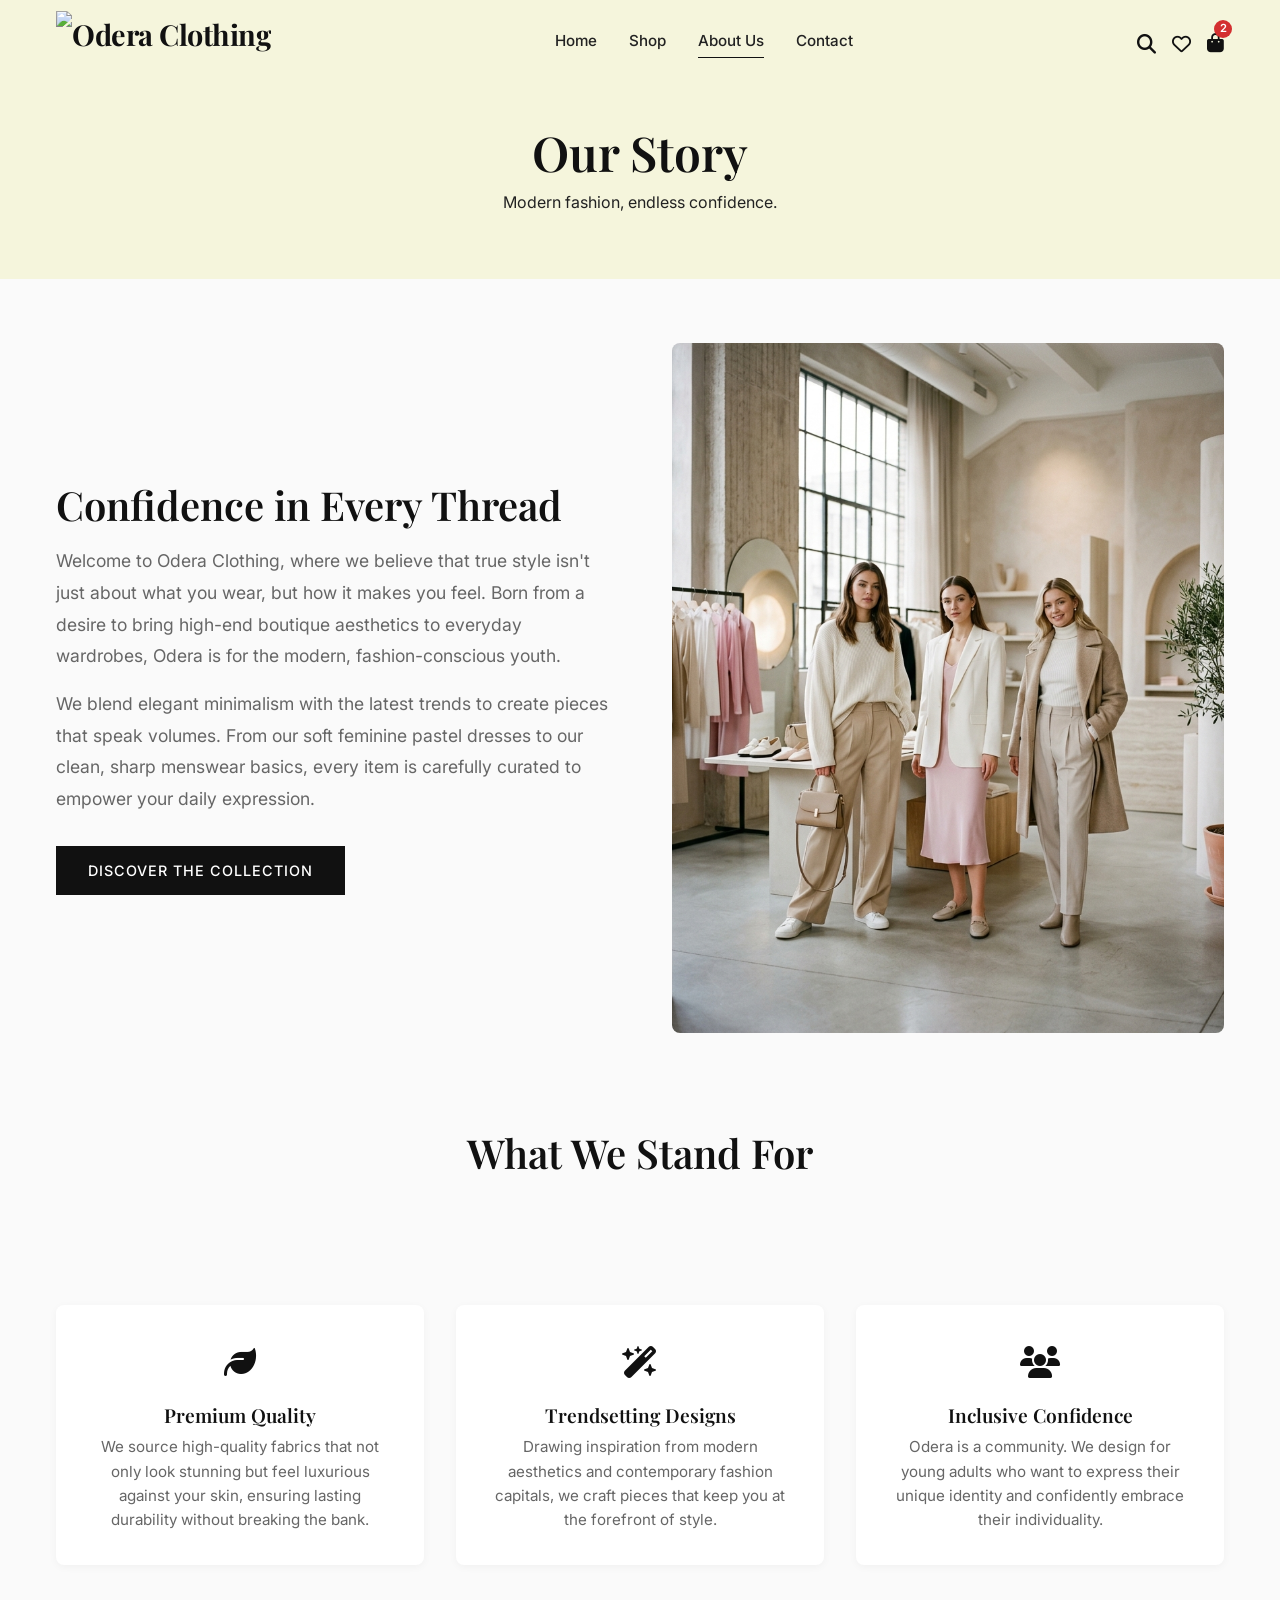
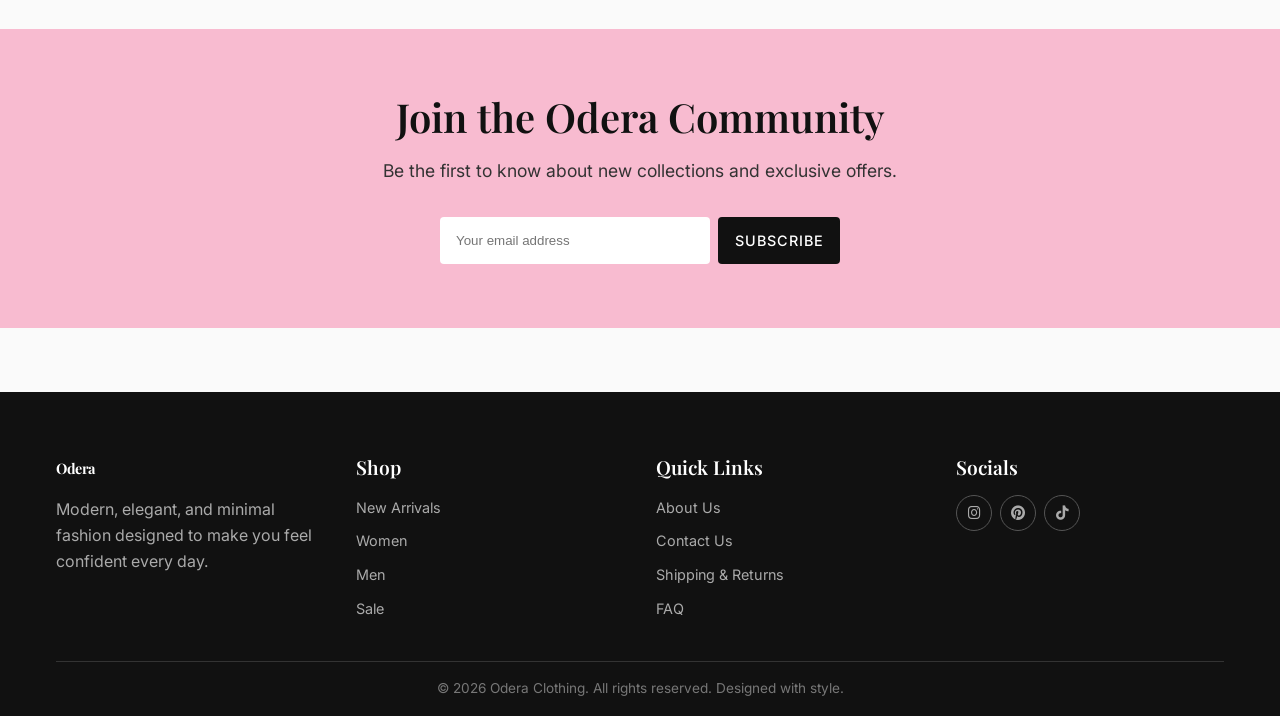
==== about.html @ dc6d35dd "feat: initialize project structure with core CSS, HTML templates, and asset scaffolding" ====
<!DOCTYPE html>
<html lang="en">
<head>
    <meta charset="UTF-8">
    <meta name="viewport" content="width=device-width, initial-scale=1.0">
    <title>About Us | Odera Clothing</title>
    <meta name="description" content="Learn about Odera Clothing, a brand built on modern fashion, confidence, and minimal style.">
    
    <link rel="stylesheet" href="css/index.css">
    <link rel="stylesheet" href="css/style.css">
    <link rel="stylesheet" href="https://cdnjs.cloudflare.com/ajax/libs/font-awesome/6.4.0/css/all.min.css">
    
    <style>
        .page-header {
            padding: calc(var(--spacing-xl) + 60px) 0 var(--spacing-xl);
            background-color: var(--color-beige);
            text-align: center;
        }
        
        .page-header h1 {
            font-size: 3rem;
            margin-bottom: var(--spacing-sm);
        }

        .about-section {
            display: grid;
            grid-template-columns: 1fr 1fr;
            gap: var(--spacing-xl);
            align-items: center;
            padding: var(--spacing-xl) 0;
        }

        .about-image {
            width: 100%;
            aspect-ratio: 4/5;
            object-fit: cover;
            border-radius: var(--border-radius-md);
        }

        .about-content h2 {
            font-size: 2.5rem;
            margin-bottom: var(--spacing-md);
        }

        .about-content p {
            font-size: 1.1rem;
            color: var(--color-text-muted);
            line-height: 1.8;
            margin-bottom: var(--spacing-md);
        }

        .values-grid {
            display: grid;
            grid-template-columns: repeat(3, 1fr);
            gap: var(--spacing-lg);
            text-align: center;
            padding: var(--spacing-xl) 0;
        }

        .value-card {
            padding: var(--spacing-lg);
            background-color: #fff;
            border-radius: var(--border-radius-md);
            box-shadow: var(--shadow-sm);
            transition: transform var(--transition-fast);
        }

        .value-card:hover {
            transform: translateY(-5px);
        }

        .value-icon {
            font-size: 2rem;
            color: var(--color-primary);
            margin-bottom: var(--spacing-md);
        }

        .value-card h3 {
            font-size: 1.2rem;
            margin-bottom: var(--spacing-sm);
        }

        .value-card p {
            color: var(--color-text-muted);
            font-size: 0.95rem;
        }

        @media (max-width: 768px) {
            .about-section {
                grid-template-columns: 1fr;
            }
            .values-grid {
                grid-template-columns: 1fr;
            }
        }
    </style>
</head>
<body>

    <!-- Header Navigation -->
    <header id="header">
        <div class="container nav-container">
            <a href="index.html" class="logo"><img src="images/logo.png" alt="Odera Clothing" style="height: 60px; margin-top: -5px;"></a>
            
            <nav class="nav-links" id="navLinks">
                <a href="index.html">Home</a>
                <a href="shop.html">Shop</a>
                <a href="about.html" class="active">About Us</a>
                <a href="contact.html">Contact</a>
            </nav>
            
            <div class="nav-icons">
                <button class="icon-btn search-btn" aria-label="Search"><i class="fa-solid fa-magnifying-glass"></i></button>
                <button class="icon-btn wishlist-btn" aria-label="Wishlist"><i class="fa-regular fa-heart"></i></button>
                <a href="cart.html" class="icon-btn cart-btn" aria-label="Cart">
                    <i class="fa-solid fa-bag-shopping"></i>
                    <span class="cart-count">2</span>
                </a>
                <button class="icon-btn mobile-menu-btn" id="mobileMenuBtn" aria-label="Menu">
                    <i class="fa-solid fa-bars"></i>
                </button>
            </div>
        </div>
    </header>

    <!-- Page Header -->
    <section class="page-header fade-in">
        <div class="container">
            <h1>Our Story</h1>
            <p>Modern fashion, endless confidence.</p>
        </div>
    </section>

    <!-- About Section -->
    <section class="container fade-in">
        <div class="about-section">
            <div class="about-content">
                <h2>Confidence in Every Thread</h2>
                <p>Welcome to Odera Clothing, where we believe that true style isn't just about what you wear, but how it makes you feel. Born from a desire to bring high-end boutique aesthetics to everyday wardrobes, Odera is for the modern, fashion-conscious youth.</p>
                <p>We blend elegant minimalism with the latest trends to create pieces that speak volumes. From our soft feminine pastel dresses to our clean, sharp menswear basics, every item is carefully curated to empower your daily expression.</p>
                <a href="shop.html" class="btn btn-primary" style="margin-top: 1rem;">Discover the Collection</a>
            </div>
            <img src="images/hero_banner.png" alt="Odera Clothing Aesthetic" class="about-image">
        </div>
    </section>

    <!-- Brand Values -->
    <section class="container fade-in" style="background-color: var(--color-background);">
        <div class="section-title" style="margin-top: 2rem;">
            <h2>What We Stand For</h2>
        </div>
        <div class="values-grid">
            <div class="value-card">
                <div class="value-icon"><i class="fa-solid fa-leaf"></i></div>
                <h3>Premium Quality</h3>
                <p>We source high-quality fabrics that not only look stunning but feel luxurious against your skin, ensuring lasting durability without breaking the bank.</p>
            </div>
            <div class="value-card">
                <div class="value-icon"><i class="fa-solid fa-wand-magic-sparkles"></i></div>
                <h3>Trendsetting Designs</h3>
                <p>Drawing inspiration from modern aesthetics and contemporary fashion capitals, we craft pieces that keep you at the forefront of style.</p>
            </div>
            <div class="value-card">
                <div class="value-icon"><i class="fa-solid fa-users"></i></div>
                <h3>Inclusive Confidence</h3>
                <p>Odera is a community. We design for young adults who want to express their unique identity and confidently embrace their individuality.</p>
            </div>
        </div>
    </section>

    <!-- Newsletter CTA -->
    <section class="promo-banner fade-in" style="margin-top: 0;">
        <div class="container">
            <h2>Join the Odera Community</h2>
            <p style="font-size: 1.1rem; margin-bottom: 2rem; color: #333; max-width: 600px; margin-left: auto; margin-right: auto;">Be the first to know about new collections and exclusive offers.</p>
            <form style="display: flex; gap: 0.5rem; justify-content: center; max-width: 400px; margin: 0 auto;" onsubmit="event.preventDefault(); alert('Subscribed!');">
                <input type="email" placeholder="Your email address" required style="padding: 1rem; width: 100%; border: none; border-radius: 4px;">
                <button type="submit" class="btn btn-primary" style="background-color: var(--color-primary); color: white; border-radius: 4px;">Subscribe</button>
            </form>
        </div>
    </section>

    <!-- Footer -->
    <footer>
        <div class="container">
            <div class="footer-grid">
                <div class="footer-col" style="flex: 2;">
                    <a href="index.html" class="logo" style="color: white;">Odera</a>
                    <p style="color: #aaa; margin-top: 1rem; max-width: 300px;">Modern, elegant, and minimal fashion designed to make you feel confident every day.</p>
                </div>
                <div class="footer-col">
                    <h3>Shop</h3>
                    <ul>
                        <li><a href="shop.html?category=new">New Arrivals</a></li>
                        <li><a href="shop.html?category=women">Women</a></li>
                        <li><a href="shop.html?category=men">Men</a></li>
                        <li><a href="shop.html?category=sale">Sale</a></li>
                    </ul>
                </div>
                <div class="footer-col">
                    <h3>Quick Links</h3>
                    <ul>
                        <li><a href="about.html">About Us</a></li>
                        <li><a href="contact.html">Contact Us</a></li>
                        <li><a href="#">Shipping & Returns</a></li>
                        <li><a href="#">FAQ</a></li>
                    </ul>
                </div>
                <div class="footer-col">
                    <h3>Socials</h3>
                    <div class="social-links" style="margin-top: 1rem;">
                        <a href="#"><i class="fa-brands fa-instagram"></i></a>
                        <a href="#"><i class="fa-brands fa-pinterest"></i></a>
                        <a href="#"><i class="fa-brands fa-tiktok"></i></a>
                    </div>
                </div>
            </div>
            <div class="footer-bottom">
                &copy; 2026 Odera Clothing. All rights reserved. Designed with style.
            </div>
        </div>
    </footer>

    <script src="js/main.js"></script>
</body>
</html>
---- css/index.css ----
@import url('https://fonts.googleapis.com/css2?family=Playfair+Display:ital,wght@0,400;0,600;0,700;1,400&family=Inter:wght@300;400;500;600&display=swap');

:root {
    /* Color Palette */
    --color-primary: #111111; /* Deep Black for bold accents */
    --color-secondary: #F8BBD0; /* Soft Pastel Pink */
    --color-accent: #D32F2F; /* Bold Red for sales/alerts */
    --color-background: #FAFAFA; /* Off-white / very light gray */
    --color-surface: #FFFFFF; /* Pure white */
    --color-text-main: #222222;
    --color-text-muted: #666666;
    --color-beige: #F5F5DC;
    --color-beige-dark: #E6E2C3;
    
    /* Typography */
    --font-heading: 'Playfair Display', serif;
    --font-body: 'Inter', sans-serif;
    
    /* Spacing */
    --spacing-xs: 0.25rem;
    --spacing-sm: 0.5rem;
    --spacing-md: 1rem;
    --spacing-lg: 2rem;
    --spacing-xl: 4rem;
    --spacing-xxl: 8rem;

    /* Borders & Shadows */
    --border-radius-sm: 4px;
    --border-radius-md: 8px;
    --border-radius-lg: 16px;
    --shadow-sm: 0 2px 8px rgba(0, 0, 0, 0.04);
    --shadow-md: 0 8px 24px rgba(0, 0, 0, 0.08);
    --shadow-hover: 0 12px 32px rgba(0, 0, 0, 0.12);

    /* Transitions */
    --transition-fast: 0.2s ease;
    --transition-normal: 0.3s cubic-bezier(0.25, 0.8, 0.25, 1);
    --transition-slow: 0.6s cubic-bezier(0.22, 1, 0.36, 1);
}

/* Base Styles */
* {
    margin: 0;
    padding: 0;
    box-sizing: border-box;
}

html {
    scroll-behavior: smooth;
}

body {
    font-family: var(--font-body);
    background-color: var(--color-background);
    color: var(--color-text-main);
    line-height: 1.6;
    overflow-x: hidden;
    -webkit-font-smoothing: antialiased;
}

h1, h2, h3, h4, h5, h6 {
    font-family: var(--font-heading);
    font-weight: 600;
    line-height: 1.2;
    color: var(--color-primary);
}

a {
    text-decoration: none;
    color: inherit;
    transition: color var(--transition-fast);
}

ul {
    list-style: none;
}

img {
    max-width: 100%;
    height: auto;
    display: block;
}

button {
    font-family: var(--font-body);
    cursor: pointer;
    border: none;
    background: none;
}

/* Layout Utilities */
.container {
    width: 100%;
    max-width: 1200px;
    margin: 0 auto;
    padding: 0 var(--spacing-md);
}

.section-padding {
    padding: var(--spacing-xl) 0;
}

.text-center { text-align: center; }

/* Buttons */
.btn {
    display: inline-flex;
    align-items: center;
    justify-content: center;
    padding: 0.8rem 2rem;
    font-weight: 500;
    font-size: 0.9rem;
    text-transform: uppercase;
    letter-spacing: 1px;
    border-radius: 0;
    transition: all var(--transition-normal);
    position: relative;
    overflow: hidden;
}

.btn-primary {
    background-color: var(--color-primary);
    color: var(--color-surface);
}

.btn-primary:hover {
    background-color: var(--color-text-muted);
    transform: translateY(-2px);
    box-shadow: var(--shadow-md);
}

.btn-secondary {
    background-color: transparent;
    color: var(--color-primary);
    border: 1px solid var(--color-primary);
}

.btn-secondary:hover {
    background-color: var(--color-primary);
    color: var(--color-surface);
}

.btn-accent {
    background-color: var(--color-accent);
    color: var(--color-surface);
}

.btn-accent:hover {
    background-color: #B22222;
}

/* Animations */
.fade-in {
    opacity: 0;
    transform: translateY(20px);
    transition: opacity 0.6s ease-out, transform 0.6s ease-out;
}

.fade-in.visible {
    opacity: 1;
    transform: translateY(0);
}

/* Glassmorphism utility */
.glass {
    background: rgba(255, 255, 255, 0.7);
    backdrop-filter: blur(10px);
    -webkit-backdrop-filter: blur(10px);
    border: 1px solid rgba(255, 255, 255, 0.3);
}
---- css/style.css ----
/* --- Header & Navigation --- */
header {
    position: fixed;
    top: 0;
    left: 0;
    width: 100%;
    z-index: 1000;
    transition: all var(--transition-normal);
    padding: var(--spacing-md) 0;
}

header.scrolled {
    background: rgba(255, 255, 255, 0.95);
    backdrop-filter: blur(10px);
    box-shadow: var(--shadow-sm);
    padding: var(--spacing-sm) 0;
}

.nav-container {
    display: flex;
    justify-content: space-between;
    align-items: center;
}

.logo {
    font-family: var(--font-heading);
    font-size: 1.8rem;
    font-weight: 700;
    color: var(--color-primary);
    letter-spacing: -0.5px;
}

.nav-links {
    display: flex;
    gap: var(--spacing-lg);
}

.nav-links a {
    font-weight: 500;
    font-size: 0.95rem;
    position: relative;
    padding-bottom: 4px;
}

.nav-links a::after {
    content: '';
    position: absolute;
    bottom: 0;
    left: 0;
    width: 0;
    height: 1px;
    background-color: var(--color-primary);
    transition: width var(--transition-fast);
}

.nav-links a:hover::after,
.nav-links a.active::after {
    width: 100%;
}

.nav-icons {
    display: flex;
    gap: var(--spacing-md);
    align-items: center;
}

.icon-btn {
    font-size: 1.2rem;
    color: var(--color-primary);
    position: relative;
}

.cart-count {
    position: absolute;
    top: -8px;
    right: -8px;
    background-color: var(--color-accent);
    color: white;
    font-size: 0.7rem;
    font-weight: 600;
    width: 18px;
    height: 18px;
    display: flex;
    justify-content: center;
    align-items: center;
    border-radius: 50%;
}

.mobile-menu-btn {
    display: none;
    font-size: 1.5rem;
}

/* --- Hero Section --- */
.hero {
    height: 100vh;
    min-height: 600px;
    position: relative;
    display: flex;
    align-items: center;
    justify-content: center;
    overflow: hidden;
}

.hero-bg {
    position: absolute;
    top: 0;
    left: 0;
    width: 100%;
    height: 100%;
    object-fit: cover;
    z-index: -2;
    transform: scale(1.05); /* Slight zoom for image */
    animation: slowZoom 20s ease-out infinite alternate;
}

@keyframes slowZoom {
    0% { transform: scale(1); }
    100% { transform: scale(1.1); }
}

.hero-overlay {
    position: absolute;
    top: 0;
    left: 0;
    width: 100%;
    height: 100%;
    background: linear-gradient(to right, rgba(0,0,0,0.4), rgba(0,0,0,0.1));
    z-index: -1;
}

.hero-content {
    text-align: center;
    color: var(--color-surface);
    max-width: 800px;
}

.hero h1 {
    font-size: 4.5rem;
    color: var(--color-surface);
    margin-bottom: var(--spacing-md);
    animation: fadeInDown 1s cubic-bezier(0.25, 0.8, 0.25, 1);
}

.hero p {
    font-size: 1.2rem;
    margin-bottom: var(--spacing-lg);
    font-weight: 300;
    animation: fadeInUp 1s cubic-bezier(0.25, 0.8, 0.25, 1) 0.3s both;
}

.hero .btn {
    animation: fadeInUp 1s cubic-bezier(0.25, 0.8, 0.25, 1) 0.6s both;
}

@keyframes fadeInDown {
    from { opacity: 0; transform: translateY(-30px); }
    to { opacity: 1; transform: translateY(0); }
}

@keyframes fadeInUp {
    from { opacity: 0; transform: translateY(30px); }
    to { opacity: 1; transform: translateY(0); }
}

/* --- Product Grid & Cards --- */
.section-title {
    text-align: center;
    margin-bottom: var(--spacing-xl);
}

.section-title h2 {
    font-size: 2.5rem;
    margin-bottom: var(--spacing-sm);
}

.product-grid {
    display: grid;
    grid-template-columns: repeat(auto-fill, minmax(280px, 1fr));
    gap: var(--spacing-lg);
}

.product-card {
    position: relative;
    group: hover;
    transition: var(--transition-normal);
}

.product-image-wrapper {
    position: relative;
    overflow: hidden;
    aspect-ratio: 3/4;
    background-color: var(--color-beige);
    border-radius: var(--border-radius-sm);
}

.product-image-wrapper img {
    width: 100%;
    height: 100%;
    object-fit: cover;
    transition: transform var(--transition-slow);
}

.product-card:hover .product-image-wrapper img {
    transform: scale(1.05);
}

.product-actions {
    position: absolute;
    bottom: -50px;
    left: 0;
    width: 100%;
    padding: var(--spacing-sm);
    display: flex;
    justify-content: center;
    gap: var(--spacing-sm);
    transition: bottom var(--transition-normal);
    opacity: 0;
}

.product-card:hover .product-actions {
    bottom: 0;
    opacity: 1;
}

.btn-icon {
    width: 40px;
    height: 40px;
    border-radius: 50%;
    background-color: var(--color-surface);
    color: var(--color-primary);
    display: flex;
    align-items: center;
    justify-content: center;
    box-shadow: var(--shadow-sm);
    transition: all var(--transition-fast);
}

.btn-icon:hover {
    background-color: var(--color-primary);
    color: var(--color-surface);
}

.btn-add-cart {
    flex-grow: 1;
    background-color: var(--color-primary);
    color: var(--color-surface);
    padding: 0.5rem;
    font-size: 0.85rem;
    text-transform: uppercase;
    font-weight: 500;
    transition: background-color var(--transition-fast);
}

.btn-add-cart:hover {
    background-color: var(--color-text-muted);
}

.product-info {
    padding: var(--spacing-md) 0;
    text-align: center;
}

.product-category {
    font-size: 0.8rem;
    color: var(--color-text-muted);
    text-transform: uppercase;
    letter-spacing: 1px;
    margin-bottom: 4px;
}

.product-title {
    font-size: 1.1rem;
    font-weight: 500;
    color: var(--color-primary);
    margin-bottom: var(--spacing-xs);
}

.product-price {
    font-weight: 600;
    color: var(--color-text-main);
}

/* --- Banner Section --- */
.promo-banner {
    background-color: var(--color-secondary);
    padding: var(--spacing-xl) 0;
    text-align: center;
    margin-top: var(--spacing-xl);
}

.promo-banner h2 {
    font-size: 2.5rem;
    margin-bottom: var(--spacing-md);
}

/* --- Footer --- */
footer {
    background-color: var(--color-primary);
    color: var(--color-surface);
    padding: var(--spacing-xl) 0 var(--spacing-md);
    margin-top: var(--spacing-xl);
}

.footer-grid {
    display: grid;
    grid-template-columns: repeat(auto-fit, minmax(200px, 1fr));
    gap: var(--spacing-lg);
    margin-bottom: var(--spacing-lg);
}

.footer-col h3 {
    color: var(--color-surface);
    font-size: 1.2rem;
    margin-bottom: var(--spacing-md);
}

.footer-col ul li {
    margin-bottom: var(--spacing-sm);
}

.footer-col a {
    color: #aaaaaa;
    font-size: 0.9rem;
}

.footer-col a:hover {
    color: var(--color-surface);
}

.social-links {
    display: flex;
    gap: var(--spacing-sm);
}

.social-links a {
    display: block;
    width: 36px;
    height: 36px;
    border-radius: 50%;
    border: 1px solid #555;
    display: flex;
    align-items: center;
    justify-content: center;
    color: #aaa;
    transition: all var(--transition-fast);
}

.social-links a:hover {
    background-color: var(--color-surface);
    color: var(--color-primary);
    border-color: var(--color-surface);
}

.footer-bottom {
    text-align: center;
    padding-top: var(--spacing-md);
    border-top: 1px solid #333;
    color: #777;
    font-size: 0.85rem;
}

/* --- Testimonials --- */
.testimonials {
    background-color: var(--color-beige);
    padding: var(--spacing-xl) 0;
}

.testimonial-grid {
    display: grid;
    grid-template-columns: repeat(auto-fit, minmax(300px, 1fr));
    gap: var(--spacing-md);
}

.testimonial-card {
    background: var(--color-surface);
    padding: var(--spacing-lg);
    border-radius: var(--border-radius-md);
    box-shadow: var(--shadow-sm);
    text-align: center;
    transition: transform var(--transition-fast);
}

.testimonial-card:hover {
    transform: translateY(-5px);
}

.stars {
    color: #FFB300;
    margin-bottom: var(--spacing-sm);
}

/* --- Responsive --- */
@media (max-width: 768px) {
    .nav-links {
        display: none;
        position: fixed;
        top: 70px;
        left: 0;
        width: 100%;
        background-color: var(--color-surface);
        flex-direction: column;
        padding: var(--spacing-md) 0;
        text-align: center;
        box-shadow: var(--shadow-md);
    }
    
    .nav-links.active {
        display: flex;
    }
    
    .mobile-menu-btn {
        display: block;
    }
    
    .hero h1 { font-size: 3rem; }
}
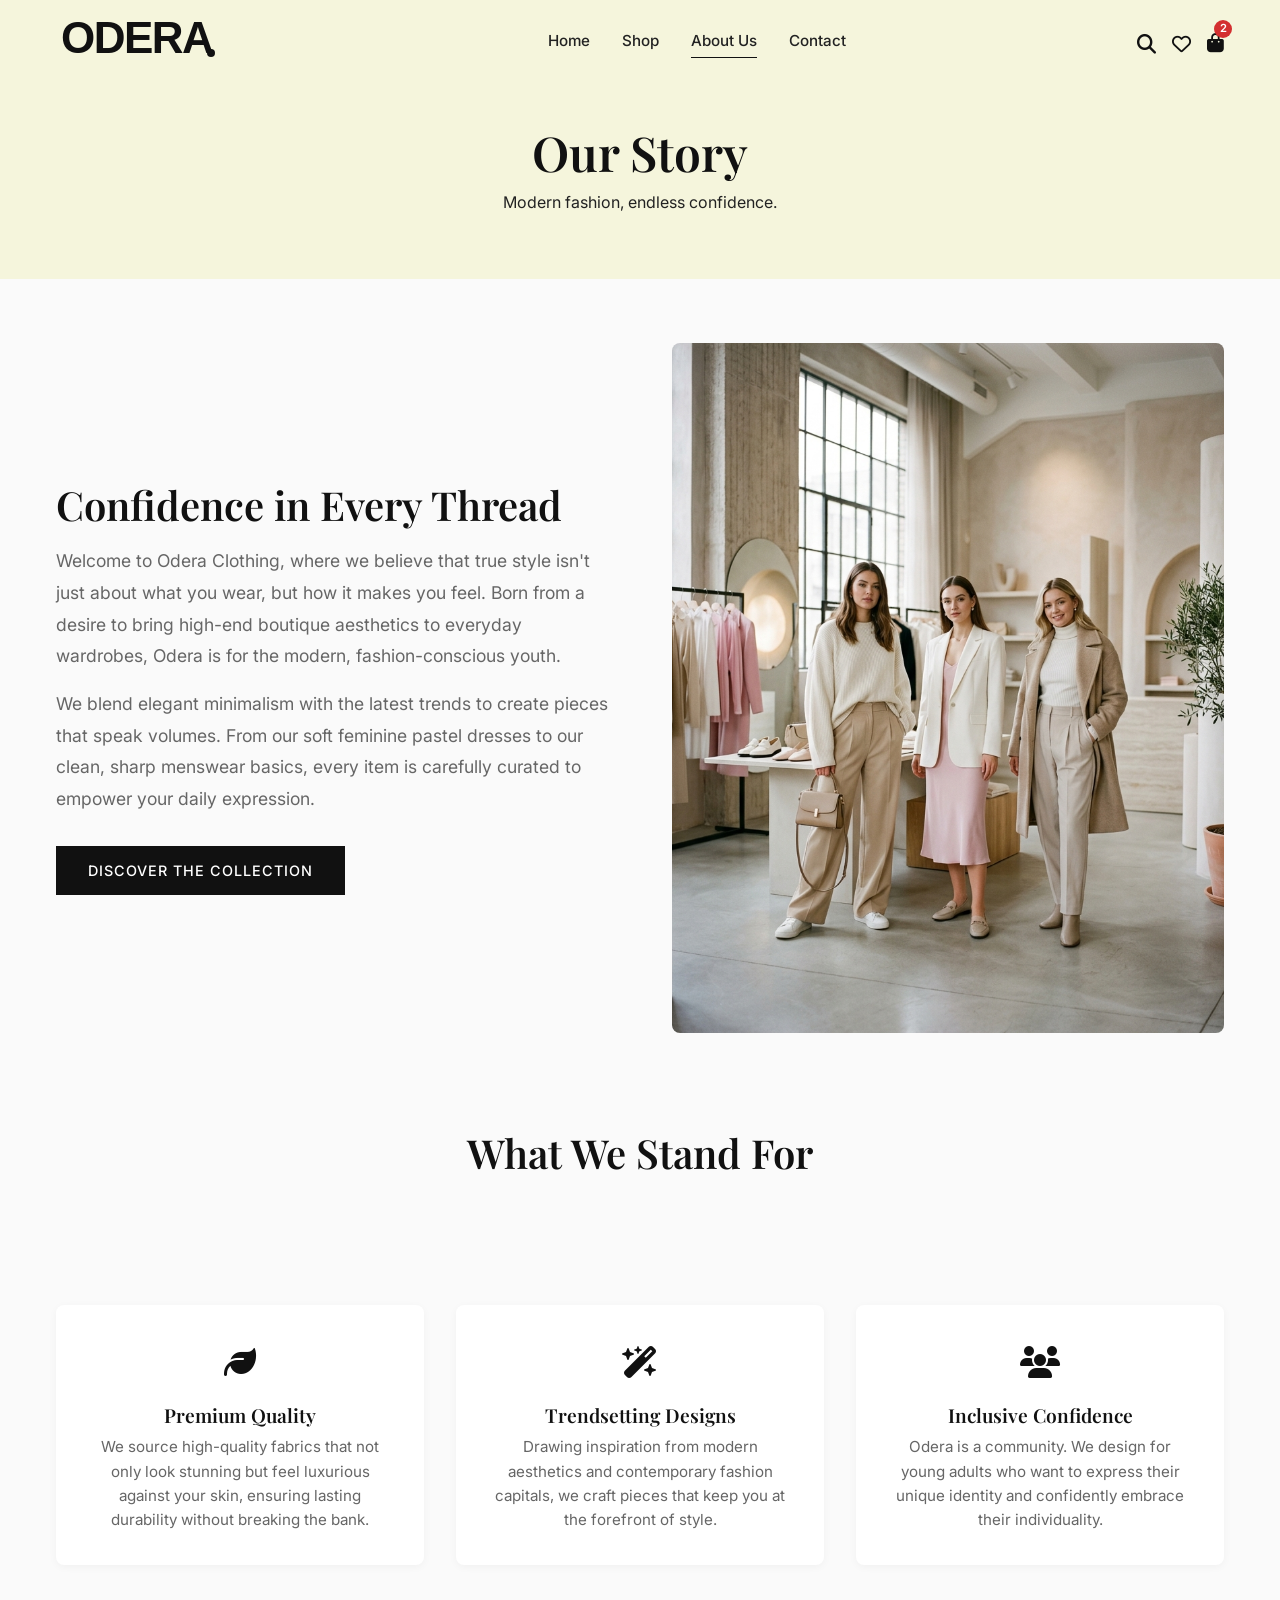
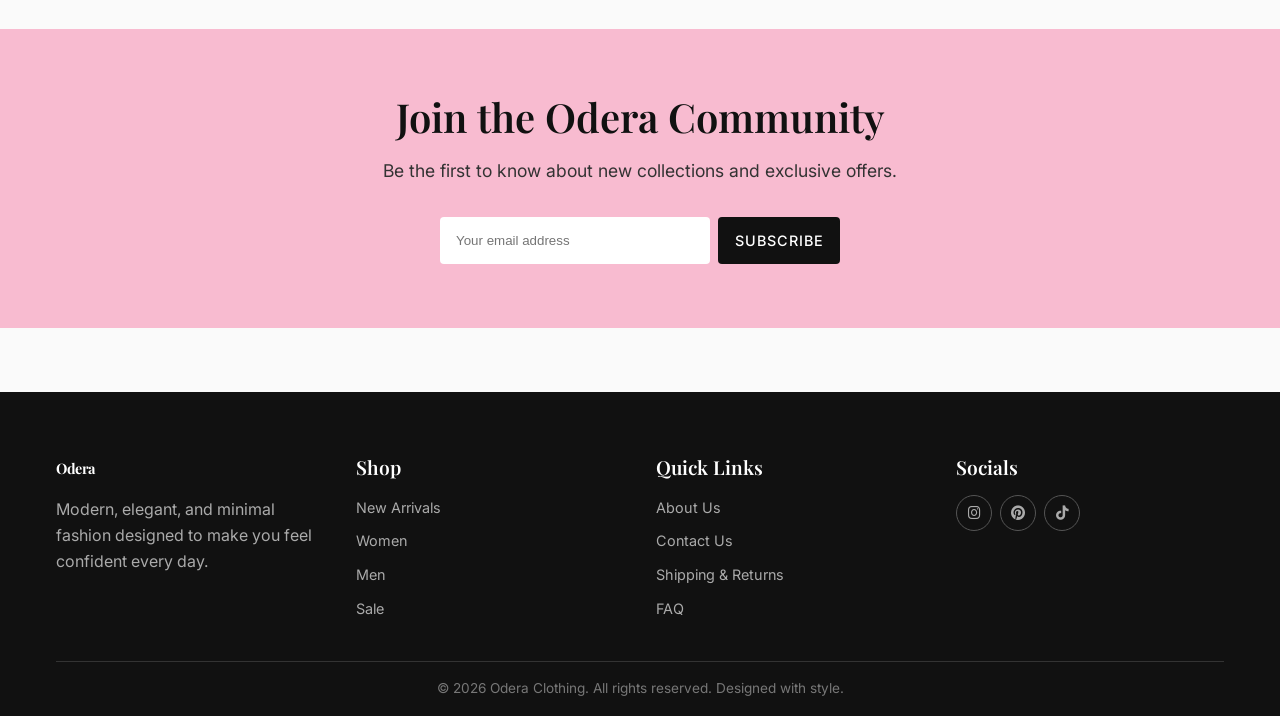
==== commit 3d0aee4b: "Use SVG logo across site Add a scalable vector logo and update site headers to use it. Adds images/l" ====
--- a/about.html
+++ b/about.html
@@ -1,22 +1,24 @@
 <!DOCTYPE html>
 <html lang="en">
+
 <head>
     <meta charset="UTF-8">
     <meta name="viewport" content="width=device-width, initial-scale=1.0">
     <title>About Us | Odera Clothing</title>
-    <meta name="description" content="Learn about Odera Clothing, a brand built on modern fashion, confidence, and minimal style.">
-    
+    <meta name="description"
+        content="Learn about Odera Clothing, a brand built on modern fashion, confidence, and minimal style.">
+
     <link rel="stylesheet" href="css/index.css">
     <link rel="stylesheet" href="css/style.css">
     <link rel="stylesheet" href="https://cdnjs.cloudflare.com/ajax/libs/font-awesome/6.4.0/css/all.min.css">
-    
+
     <style>
         .page-header {
             padding: calc(var(--spacing-xl) + 60px) 0 var(--spacing-xl);
             background-color: var(--color-beige);
             text-align: center;
         }
-        
+
         .page-header h1 {
             font-size: 3rem;
             margin-bottom: var(--spacing-sm);
@@ -89,28 +91,32 @@
             .about-section {
                 grid-template-columns: 1fr;
             }
+
             .values-grid {
                 grid-template-columns: 1fr;
             }
         }
     </style>
 </head>
+
 <body>
 
     <!-- Header Navigation -->
     <header id="header">
         <div class="container nav-container">
-            <a href="index.html" class="logo"><img src="images/logo.png" alt="Odera Clothing" style="height: 60px; margin-top: -5px;"></a>
-            
+            <a href="index.html" class="logo"><img src="images/logo.svg" alt="Odera Clothing"
+                    style="height: 60px; margin-top: -5px;"></a>
+
             <nav class="nav-links" id="navLinks">
                 <a href="index.html">Home</a>
                 <a href="shop.html">Shop</a>
                 <a href="about.html" class="active">About Us</a>
                 <a href="contact.html">Contact</a>
             </nav>
-            
+
             <div class="nav-icons">
-                <button class="icon-btn search-btn" aria-label="Search"><i class="fa-solid fa-magnifying-glass"></i></button>
+                <button class="icon-btn search-btn" aria-label="Search"><i
+                        class="fa-solid fa-magnifying-glass"></i></button>
                 <button class="icon-btn wishlist-btn" aria-label="Wishlist"><i class="fa-regular fa-heart"></i></button>
                 <a href="cart.html" class="icon-btn cart-btn" aria-label="Cart">
                     <i class="fa-solid fa-bag-shopping"></i>
@@ -136,8 +142,12 @@
         <div class="about-section">
             <div class="about-content">
                 <h2>Confidence in Every Thread</h2>
-                <p>Welcome to Odera Clothing, where we believe that true style isn't just about what you wear, but how it makes you feel. Born from a desire to bring high-end boutique aesthetics to everyday wardrobes, Odera is for the modern, fashion-conscious youth.</p>
-                <p>We blend elegant minimalism with the latest trends to create pieces that speak volumes. From our soft feminine pastel dresses to our clean, sharp menswear basics, every item is carefully curated to empower your daily expression.</p>
+                <p>Welcome to Odera Clothing, where we believe that true style isn't just about what you wear, but how
+                    it makes you feel. Born from a desire to bring high-end boutique aesthetics to everyday wardrobes,
+                    Odera is for the modern, fashion-conscious youth.</p>
+                <p>We blend elegant minimalism with the latest trends to create pieces that speak volumes. From our soft
+                    feminine pastel dresses to our clean, sharp menswear basics, every item is carefully curated to
+                    empower your daily expression.</p>
                 <a href="shop.html" class="btn btn-primary" style="margin-top: 1rem;">Discover the Collection</a>
             </div>
             <img src="images/hero_banner.png" alt="Odera Clothing Aesthetic" class="about-image">
@@ -153,17 +163,20 @@
             <div class="value-card">
                 <div class="value-icon"><i class="fa-solid fa-leaf"></i></div>
                 <h3>Premium Quality</h3>
-                <p>We source high-quality fabrics that not only look stunning but feel luxurious against your skin, ensuring lasting durability without breaking the bank.</p>
+                <p>We source high-quality fabrics that not only look stunning but feel luxurious against your skin,
+                    ensuring lasting durability without breaking the bank.</p>
             </div>
             <div class="value-card">
                 <div class="value-icon"><i class="fa-solid fa-wand-magic-sparkles"></i></div>
                 <h3>Trendsetting Designs</h3>
-                <p>Drawing inspiration from modern aesthetics and contemporary fashion capitals, we craft pieces that keep you at the forefront of style.</p>
+                <p>Drawing inspiration from modern aesthetics and contemporary fashion capitals, we craft pieces that
+                    keep you at the forefront of style.</p>
             </div>
             <div class="value-card">
                 <div class="value-icon"><i class="fa-solid fa-users"></i></div>
                 <h3>Inclusive Confidence</h3>
-                <p>Odera is a community. We design for young adults who want to express their unique identity and confidently embrace their individuality.</p>
+                <p>Odera is a community. We design for young adults who want to express their unique identity and
+                    confidently embrace their individuality.</p>
             </div>
         </div>
     </section>
@@ -172,10 +185,15 @@
     <section class="promo-banner fade-in" style="margin-top: 0;">
         <div class="container">
             <h2>Join the Odera Community</h2>
-            <p style="font-size: 1.1rem; margin-bottom: 2rem; color: #333; max-width: 600px; margin-left: auto; margin-right: auto;">Be the first to know about new collections and exclusive offers.</p>
-            <form style="display: flex; gap: 0.5rem; justify-content: center; max-width: 400px; margin: 0 auto;" onsubmit="event.preventDefault(); alert('Subscribed!');">
-                <input type="email" placeholder="Your email address" required style="padding: 1rem; width: 100%; border: none; border-radius: 4px;">
-                <button type="submit" class="btn btn-primary" style="background-color: var(--color-primary); color: white; border-radius: 4px;">Subscribe</button>
+            <p
+                style="font-size: 1.1rem; margin-bottom: 2rem; color: #333; max-width: 600px; margin-left: auto; margin-right: auto;">
+                Be the first to know about new collections and exclusive offers.</p>
+            <form style="display: flex; gap: 0.5rem; justify-content: center; max-width: 400px; margin: 0 auto;"
+                onsubmit="event.preventDefault(); alert('Subscribed!');">
+                <input type="email" placeholder="Your email address" required
+                    style="padding: 1rem; width: 100%; border: none; border-radius: 4px;">
+                <button type="submit" class="btn btn-primary"
+                    style="background-color: var(--color-primary); color: white; border-radius: 4px;">Subscribe</button>
             </form>
         </div>
     </section>
@@ -186,7 +204,8 @@
             <div class="footer-grid">
                 <div class="footer-col" style="flex: 2;">
                     <a href="index.html" class="logo" style="color: white;">Odera</a>
-                    <p style="color: #aaa; margin-top: 1rem; max-width: 300px;">Modern, elegant, and minimal fashion designed to make you feel confident every day.</p>
+                    <p style="color: #aaa; margin-top: 1rem; max-width: 300px;">Modern, elegant, and minimal fashion
+                        designed to make you feel confident every day.</p>
                 </div>
                 <div class="footer-col">
                     <h3>Shop</h3>
@@ -223,5 +242,5 @@
 
     <script src="js/main.js"></script>
 </body>
-</html>
-
+
+</html>
--- a/css/index.css
+++ b/css/index.css
@@ -2,20 +2,25 @@
 
 :root {
     /* Color Palette */
-    --color-primary: #111111; /* Deep Black for bold accents */
-    --color-secondary: #F8BBD0; /* Soft Pastel Pink */
-    --color-accent: #D32F2F; /* Bold Red for sales/alerts */
-    --color-background: #FAFAFA; /* Off-white / very light gray */
-    --color-surface: #FFFFFF; /* Pure white */
+    --color-primary: #111111;
+    /* Deep Black for bold accents */
+    --color-secondary: #F8BBD0;
+    /* Soft Pastel Pink */
+    --color-accent: #D32F2F;
+    /* Bold Red for sales/alerts */
+    --color-background: #FAFAFA;
+    /* Off-white / very light gray */
+    --color-surface: #FFFFFF;
+    /* Pure white */
     --color-text-main: #222222;
     --color-text-muted: #666666;
     --color-beige: #F5F5DC;
     --color-beige-dark: #E6E2C3;
-    
+
     /* Typography */
     --font-heading: 'Playfair Display', serif;
     --font-body: 'Inter', sans-serif;
-    
+
     /* Spacing */
     --spacing-xs: 0.25rem;
     --spacing-sm: 0.5rem;
@@ -38,7 +43,6 @@
     --transition-slow: 0.6s cubic-bezier(0.22, 1, 0.36, 1);
 }
 
-/* Base Styles */
 * {
     margin: 0;
     padding: 0;
@@ -58,7 +62,12 @@
     -webkit-font-smoothing: antialiased;
 }
 
-h1, h2, h3, h4, h5, h6 {
+h1,
+h2,
+h3,
+h4,
+h5,
+h6 {
     font-family: var(--font-heading);
     font-weight: 600;
     line-height: 1.2;
@@ -100,7 +109,9 @@
     padding: var(--spacing-xl) 0;
 }
 
-.text-center { text-align: center; }
+.text-center {
+    text-align: center;
+}
 
 /* Buttons */
 .btn {
@@ -167,4 +178,4 @@
     backdrop-filter: blur(10px);
     -webkit-backdrop-filter: blur(10px);
     border: 1px solid rgba(255, 255, 255, 0.3);
-}
+}
